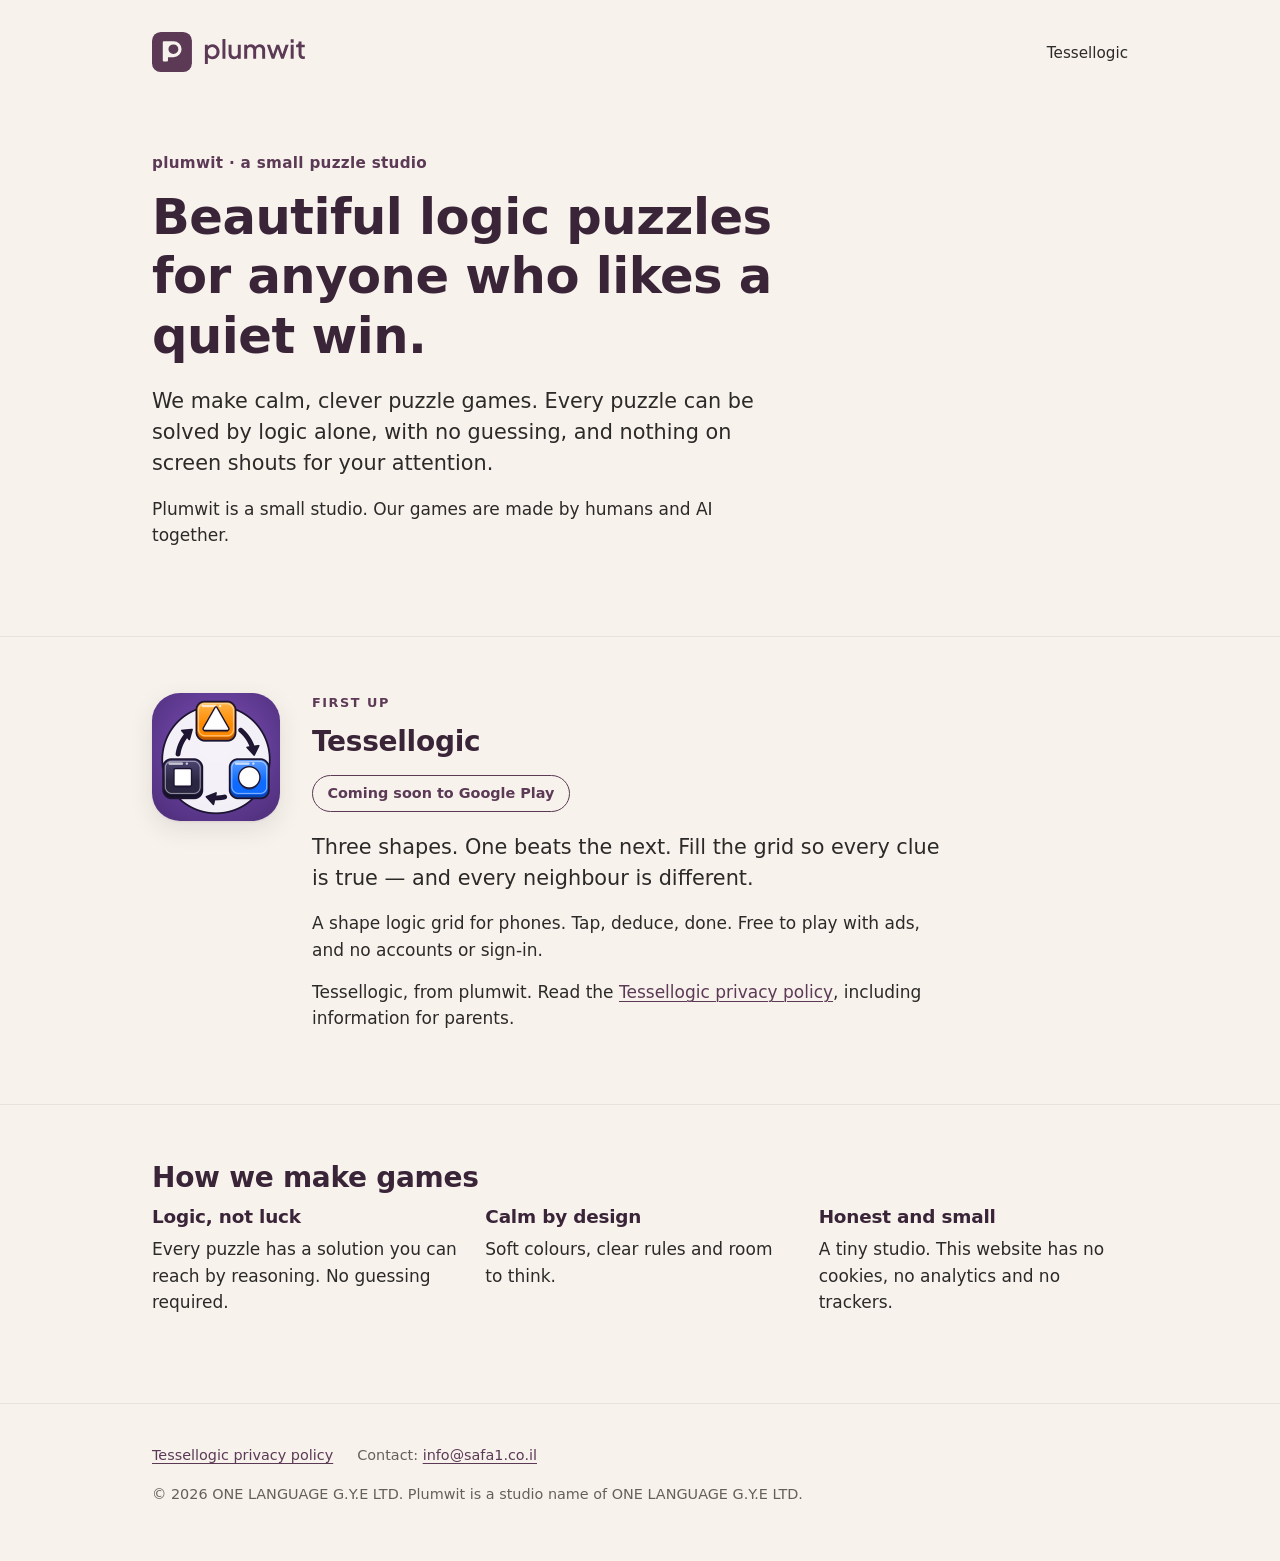
==== index.html @ f37ddf5b "Plumwit site: studio page, Tessellogic privacy policy" ====
<!DOCTYPE html>
<html lang="en">
<head>
<meta charset="utf-8">
<meta name="viewport" content="width=device-width, initial-scale=1">
<meta http-equiv="Content-Security-Policy" content="default-src 'none'; style-src 'self'; img-src 'self'; base-uri 'none'; form-action 'none'">
<meta name="referrer" content="strict-origin-when-cross-origin">
<meta name="color-scheme" content="light">
<meta name="theme-color" content="#F7F2EC">
<title>plumwit · beautiful logic puzzles</title>
<meta name="description" content="Plumwit is a small studio making beautiful logic puzzles. First up: Tessellogic, coming soon to Google Play.">
<link rel="icon" href="favicon.svg" type="image/svg+xml">
<link rel="icon" href="favicon.ico" sizes="32x32 48x48">
<link rel="apple-touch-icon" href="assets/apple-touch-icon.png">
<link rel="stylesheet" href="assets/site.css">
</head>
<body>
<a class="skip" href="#main">Skip to content</a>
<header class="site-header">
<div class="wrap">
<a class="brand" href="./"><img src="assets/plumwit-lockup.svg" width="160" height="40" alt="plumwit home"></a>
<nav class="site-nav" aria-label="Main"><a href="#tessellogic">Tessellogic</a></nav>
</div>
</header>
<main id="main">
<section class="hero" aria-labelledby="intro-title">
<div class="wrap">
<p class="eyebrow lc">plumwit &middot; a small puzzle studio</p>
<h1 id="intro-title">Beautiful logic puzzles for anyone who likes a quiet win.</h1>
<p class="lede">We make calm, clever puzzle games. Every puzzle can be solved by logic alone, with no guessing, and nothing on screen shouts for your attention.</p>
<p>Plumwit is a small studio. Our games are made by humans and AI together.</p>
</div>
</section>

<section class="section" id="tessellogic" aria-labelledby="tessellogic-title">
<div class="wrap game">
<img class="game-icon" src="assets/tessellogic-icon-256.png" width="128" height="128" alt="Tessellogic app icon: a triangle, a circle and a square linked by arrows in a loop">
<div>
<p class="eyebrow">First up</p>
<h2 id="tessellogic-title">Tessellogic</h2>
<p class="badge">Coming soon to Google Play</p>
<p class="lede">Three shapes. One beats the next. Fill the grid so every clue is true &mdash; and every neighbour is different.</p>
<p>A shape logic grid for phones. Tap, deduce, done. Free to play with ads, and no accounts or sign-in.</p>
<p>Tessellogic, from plumwit. Read the <a href="tessellogic/privacy/">Tessellogic privacy policy</a>, including information for parents.</p>
</div>
</div>
</section>

<section class="section" aria-labelledby="how-title">
<div class="wrap">
<h2 id="how-title">How we make games</h2>
<ul class="quiet-list">
<li><h3>Logic, not luck</h3><p>Every puzzle has a solution you can reach by reasoning. No guessing required.</p></li>
<li><h3>Calm by design</h3><p>Soft colours, clear rules and room to think.</p></li>
<li><h3>Honest and small</h3><p>A tiny studio. This website has no cookies, no analytics and no trackers.</p></li>
</ul>
</div>
</section>
</main>
<footer class="site-footer">
<div class="wrap">
<ul class="footer-links">
<li><a href="tessellogic/privacy/">Tessellogic privacy policy</a></li>
<li>Contact: <a href="mailto:info@safa1.co.il">info@safa1.co.il</a></li>
</ul>
<p>&copy; 2026 ONE LANGUAGE G.Y.E LTD. Plumwit is a studio name of ONE LANGUAGE G.Y.E LTD.</p>
</div>
</footer>
</body>
</html>
---- assets/site.css ----
/* Plumwit studio site. Plain CSS: no web fonts, no imports, no external URLs.
   Palette from the Plumwit brand book v1.3. */
:root {
  --paper: #F7F2EC;
  --mist: #E8E2DA;
  --plum: #5C3A56;
  --ink-plum: #3A2438;
  --charcoal: #2C2A28;
  --fine: #66605A;          /* darkened Stone (#9A948C) so small text passes WCAG AA on Paper */
  --clay: #C4A484;
  --placeholder: #F1E1C6;   /* clay tint for visible placeholders */
  --display: "Plus Jakarta Sans", ui-sans-serif, system-ui, -apple-system, BlinkMacSystemFont, "Segoe UI", Roboto, "Helvetica Neue", Arial, sans-serif;
  --body: "Inter", ui-sans-serif, system-ui, -apple-system, BlinkMacSystemFont, "Segoe UI", Roboto, "Helvetica Neue", Arial, sans-serif;
  --measure: 40rem;
  color-scheme: light;
}

*, *::before, *::after { box-sizing: border-box; }

html { -webkit-text-size-adjust: 100%; text-size-adjust: 100%; }

body {
  margin: 0;
  background: var(--paper);
  color: var(--charcoal);
  font: 400 1.0625rem/1.55 var(--body);
}

img { max-width: 100%; height: auto; display: block; }

a { color: var(--plum); text-underline-offset: 0.18em; text-decoration-thickness: 1px; }
a:hover { color: var(--ink-plum); text-decoration-thickness: 2px; }
a:focus-visible, .skip:focus { outline: 3px solid var(--plum); outline-offset: 3px; border-radius: 2px; }

.skip {
  position: absolute; left: 1rem; top: -4rem;
  background: var(--plum); color: var(--paper);
  padding: 0.6rem 1rem; border-radius: 0.5rem; text-decoration: none; z-index: 10;
}
.skip:focus { top: 1rem; color: var(--paper); }

.wrap { width: 100%; max-width: 64rem; margin: 0 auto; padding: 0 1.5rem; }

/* Header */
.site-header { padding: 2rem 0 1rem; }
.site-header .wrap { display: flex; align-items: center; justify-content: space-between; gap: 1rem; flex-wrap: wrap; }
.brand { display: inline-block; border-radius: 0.5rem; }
.brand img { height: 40px; width: auto; }
.site-nav a { font-size: 0.95rem; color: var(--charcoal); text-decoration: none; }
.site-nav a:hover { color: var(--plum); text-decoration: underline; }

/* Type */
h1, h2, h3 { font-family: var(--display); color: var(--ink-plum); line-height: 1.2; letter-spacing: -0.01em; }
h1 { font-weight: 700; font-size: clamp(2rem, 1.4rem + 2.6vw, 3.1rem); margin: 0 0 1.25rem; max-width: 18ch; }
h2 { font-weight: 600; font-size: clamp(1.4rem, 1.2rem + 0.8vw, 1.75rem); margin: 0 0 0.75rem; }
h3 { font-weight: 600; font-size: 1.15rem; margin: 1.75rem 0 0.5rem; }
p, ul, ol, address, .tbl { max-width: var(--measure); }
p { margin: 0 0 1rem; }
.lede { font-size: clamp(1.1rem, 1rem + 0.4vw, 1.3rem); line-height: 1.5; }
.eyebrow { font-family: var(--display); font-weight: 600; font-size: 0.8rem; letter-spacing: 0.12em; text-transform: uppercase; color: var(--plum); margin: 0 0 0.75rem; }
.eyebrow.lc { text-transform: none; letter-spacing: 0.02em; font-size: 0.95rem; }

/* Sections */
main { display: block; }
.hero { padding: 4rem 0 4.5rem; }
.section { padding: 3.5rem 0; border-top: 1px solid var(--mist); }

/* Game card: a framed piece on the wall */
.game { display: grid; grid-template-columns: auto 1fr; gap: 2rem; align-items: start; }
.game-icon { width: 128px; height: 128px; border-radius: 28px; box-shadow: 0 1px 2px rgba(44,42,40,0.08), 0 8px 24px rgba(58,36,56,0.10); }
.game h2 { margin-top: 0.25rem; }
.badge {
  display: inline-block; margin: 0.25rem 0 1.25rem;
  padding: 0.4rem 0.9rem; border: 1.5px solid var(--plum); border-radius: 999px;
  color: var(--plum); font-family: var(--display); font-weight: 600; font-size: 0.9rem;
}
.quiet-list { list-style: none; padding: 0; margin: 0; display: grid; gap: 1.5rem; grid-template-columns: repeat(auto-fit, minmax(14rem, 1fr)); max-width: none; }
.quiet-list h3 { margin-top: 0; }
.quiet-list p { margin: 0; }

/* Footer */
.site-footer { border-top: 1px solid var(--mist); padding: 2.5rem 0 3rem; margin-top: 2rem; font-size: 0.9rem; color: var(--fine); }
.site-footer p { margin: 0 0 0.5rem; max-width: none; }
.site-footer a { color: var(--plum); }
.footer-links { list-style: none; padding: 0; margin: 0 0 1rem; display: flex; flex-wrap: wrap; gap: 0.5rem 1.5rem; max-width: none; }

/* Placeholders that must be filled before publishing */
mark.ph {
  background: var(--placeholder); color: var(--charcoal);
  outline: 1.5px dashed var(--clay); outline-offset: 1px;
  padding: 0 0.25em; border-radius: 0.2em; font-weight: 600;
}

/* Policy page */
.doc { padding: 2.5rem 0 3rem; }
.doc h1 { max-width: 24ch; }
.doc h2 { margin-top: 3rem; padding-top: 1.25rem; border-top: 1px solid var(--mist); }
.doc li { margin: 0.35rem 0; }
.doc ul { padding-left: 1.3rem; }
.meta { color: var(--fine); }
.toc { background: #FBF8F4; border: 1px solid var(--mist); border-radius: 0.75rem; padding: 1.25rem 1.5rem; max-width: var(--measure); margin: 2rem 0; }
.toc h2 { margin: 0 0 0.5rem; padding: 0; border: 0; font-size: 1rem; }
.toc ol { margin: 0; padding-left: 1.3rem; columns: 2 16rem; column-gap: 2rem; }
.toc li { margin: 0 0 0.4rem; break-inside: avoid; }
.kid { background: #FBF8F4; border-left: 4px solid var(--plum); padding: 1rem 1.25rem; border-radius: 0 0.5rem 0.5rem 0; }
.tbl { overflow-x: auto; margin: 0 0 1.25rem; max-width: 52rem; }
table { border-collapse: collapse; width: 100%; font-size: 0.95rem; line-height: 1.45; }
th, td { text-align: left; vertical-align: top; border-bottom: 1px solid var(--mist); padding: 0.65rem 0.75rem 0.65rem 0; }
th { font-family: var(--display); font-weight: 600; color: var(--ink-plum); border-bottom: 2px solid var(--mist); }
address { font-style: normal; line-height: 1.7; }

/* 404 */
.notfound { padding: 5rem 0 6rem; }

@media (max-width: 34rem) {
  .game { grid-template-columns: 1fr; gap: 1.25rem; }
  .game-icon { width: 104px; height: 104px; border-radius: 23px; }
  .hero { padding: 2.5rem 0 3rem; }
}

@media (prefers-reduced-motion: reduce) { * { scroll-behavior: auto !important; } }

@media print {
  .skip, .site-nav, .toc { display: none; }
  body { background: #fff; }
}
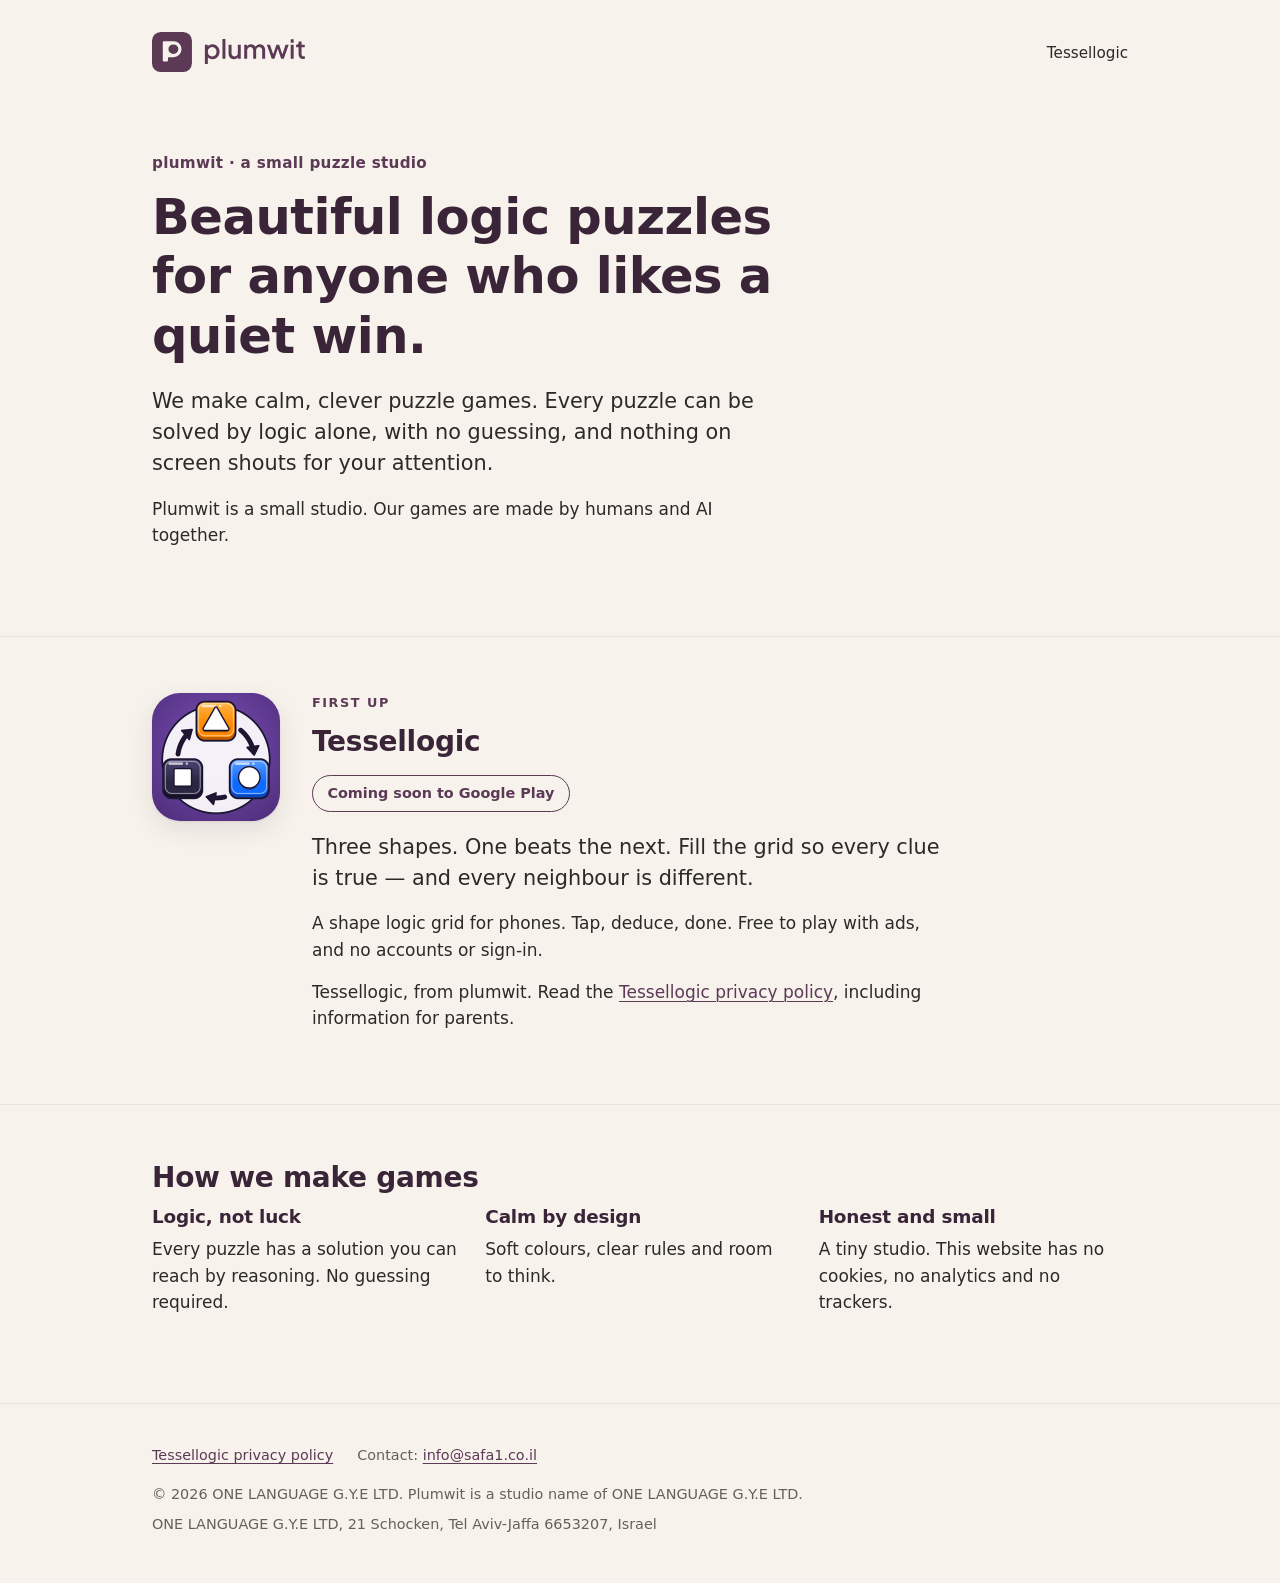
==== commit 472e6140: "Privacy policy: review fixes (identifiers, child email retention, backup wording, no ADM, D-U-N-S ad" ====
--- a/index.html
+++ b/index.html
@@ -64,6 +64,7 @@
 <li>Contact: <a href="mailto:info@safa1.co.il">info@safa1.co.il</a></li>
 </ul>
 <p>&copy; 2026 ONE LANGUAGE G.Y.E LTD. Plumwit is a studio name of ONE LANGUAGE G.Y.E LTD.</p>
+<address class="postal">ONE LANGUAGE G.Y.E LTD, 21 Schocken, Tel Aviv-Jaffa 6653207, Israel</address>
 </div>
 </footer>
 </body>
--- a/assets/site.css
+++ b/assets/site.css
@@ -81,6 +81,7 @@
 /* Footer */
 .site-footer { border-top: 1px solid var(--mist); padding: 2.5rem 0 3rem; margin-top: 2rem; font-size: 0.9rem; color: var(--fine); }
 .site-footer p { margin: 0 0 0.5rem; max-width: none; }
+.site-footer address.postal { max-width: none; line-height: 1.55; }
 .site-footer a { color: var(--plum); }
 .footer-links { list-style: none; padding: 0; margin: 0 0 1rem; display: flex; flex-wrap: wrap; gap: 0.5rem 1.5rem; max-width: none; }
 
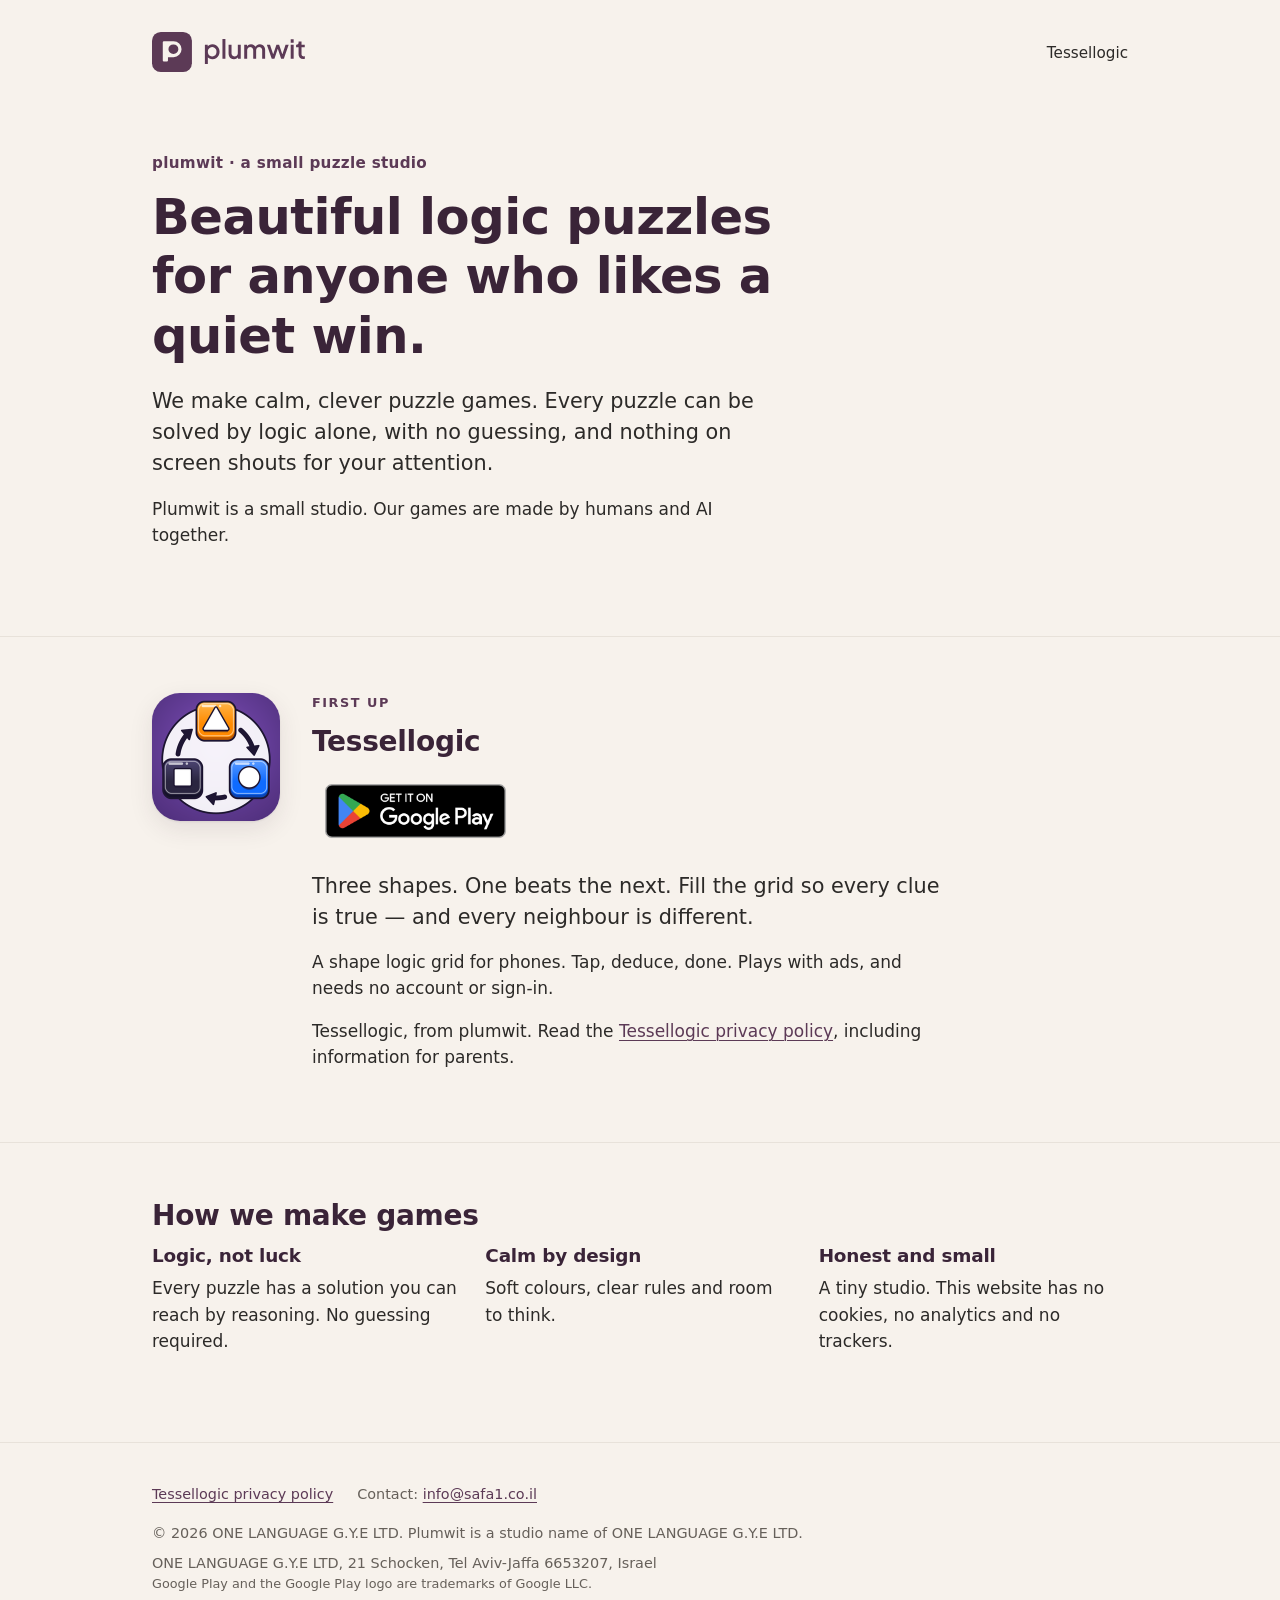
==== commit 94452725: "Launch: official Get it on Google Play badge (plumwit.com referrer), Google trademark line, drop 'Fr" ====
--- a/index.html
+++ b/index.html
@@ -9,6 +9,7 @@
 <meta name="theme-color" content="#F7F2EC">
 <title>plumwit · beautiful logic puzzles</title>
 <meta name="description" content="Plumwit is a small studio making beautiful logic puzzles. First up: Tessellogic, coming soon to Google Play.">
+<link rel="canonical" href="https://plumwit.com/">
 <link rel="icon" href="favicon.svg" type="image/svg+xml">
 <link rel="icon" href="favicon.ico" sizes="32x32 48x48">
 <link rel="apple-touch-icon" href="assets/apple-touch-icon.png">
@@ -38,9 +39,9 @@
 <div>
 <p class="eyebrow">First up</p>
 <h2 id="tessellogic-title">Tessellogic</h2>
-<p class="badge">Coming soon to Google Play</p>
+<p class="play-badge"><a href="https://play.google.com/store/apps/details?id=com.plumwit.tessellogic&amp;referrer=utm_source%3Dplumwit.com%26utm_medium%3Dsite%26utm_campaign%3Dlaunch"><img src="assets/google-play-badge-en.png" width="646" height="250" alt="Get it on Google Play"></a></p>
 <p class="lede">Three shapes. One beats the next. Fill the grid so every clue is true &mdash; and every neighbour is different.</p>
-<p>A shape logic grid for phones. Tap, deduce, done. Free to play with ads, and no accounts or sign-in.</p>
+<p>A shape logic grid for phones. Tap, deduce, done. Plays with ads, and needs no account or sign-in.</p>
 <p>Tessellogic, from plumwit. Read the <a href="tessellogic/privacy/">Tessellogic privacy policy</a>, including information for parents.</p>
 </div>
 </div>
@@ -65,6 +66,7 @@
 </ul>
 <p>&copy; 2026 ONE LANGUAGE G.Y.E LTD. Plumwit is a studio name of ONE LANGUAGE G.Y.E LTD.</p>
 <address class="postal">ONE LANGUAGE G.Y.E LTD, 21 Schocken, Tel Aviv-Jaffa 6653207, Israel</address>
+<p class="tm">Google Play and the Google Play logo are trademarks of Google LLC.</p>
 </div>
 </footer>
 </body>
--- a/assets/site.css
+++ b/assets/site.css
@@ -74,6 +74,10 @@
   padding: 0.4rem 0.9rem; border: 1.5px solid var(--plum); border-radius: 999px;
   color: var(--plum); font-family: var(--display); font-weight: 600; font-size: 0.9rem;
 }
+/* Official Google Play badge: unaltered artwork; the PNG carries its own clear space */
+.play-badge { margin: 0.25rem 0 1.25rem; }
+.play-badge img { display: block; height: 80px; width: auto; }
+.site-footer .tm { font-size: 0.8rem; }
 .quiet-list { list-style: none; padding: 0; margin: 0; display: grid; gap: 1.5rem; grid-template-columns: repeat(auto-fit, minmax(14rem, 1fr)); max-width: none; }
 .quiet-list h3 { margin-top: 0; }
 .quiet-list p { margin: 0; }
@@ -119,6 +123,17 @@
   .hero { padding: 2.5rem 0 3rem; }
 }
 
+/* Narrow screens (under ~480px): stack each table row as a card; the column name comes from data-label. */
+@media (max-width: 30rem) {
+  .tbl { overflow-x: visible; }
+  .tbl table, .tbl tbody, .tbl tr, .tbl td { display: block; width: 100%; }
+  .tbl thead { position: absolute; width: 1px; height: 1px; margin: -1px; padding: 0; overflow: hidden; clip: rect(0 0 0 0); border: 0; }
+  .tbl tr { background: #FBF8F4; border: 1px solid var(--mist); border-radius: 0.75rem; padding: 0.35rem 1rem; margin: 0 0 0.85rem; }
+  .tbl td { border-bottom: 1px solid var(--mist); padding: 0.6rem 0; overflow-wrap: anywhere; }
+  .tbl td:last-child { border-bottom: 0; }
+  .tbl td::before { content: attr(data-label); display: block; font-family: var(--display); font-weight: 600; font-size: 0.85rem; color: var(--ink-plum); margin-bottom: 0.15rem; }
+}
+
 @media (prefers-reduced-motion: reduce) { * { scroll-behavior: auto !important; } }
 
 @media print {
